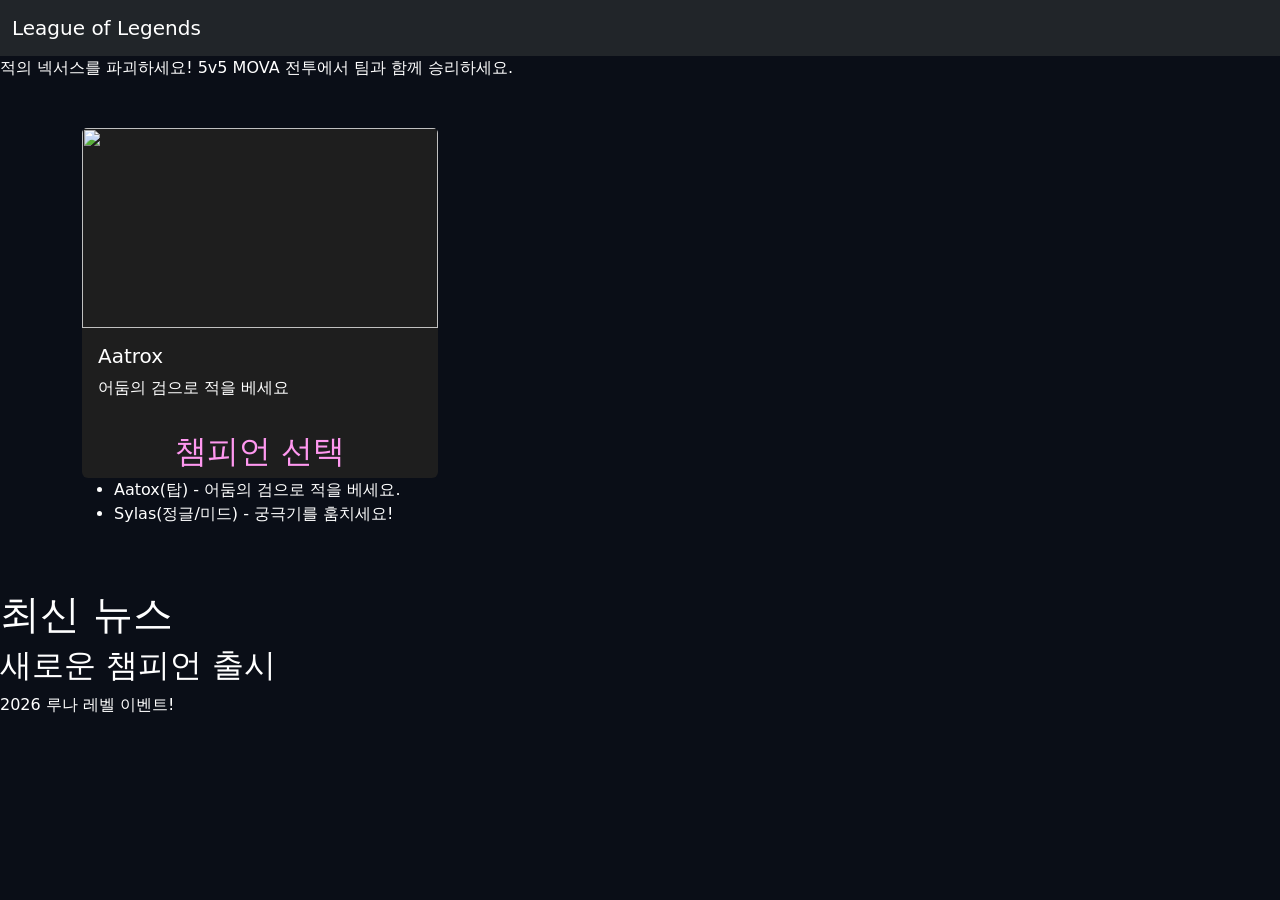
==== src/main/resources/META-INF/resources/index.html @ f5380451 "2주차 수업 내용 업로드" ====
<!DOCTYPE html>
<html lang="ko">
    <head>
        <meta charset="UTF-8">
        <link href="https://cdn.jsdelivr.net/npm/bootstrap@5.3.0/dist/css/bootstrap.min.css" rel="stylesheet">
        <style>
            body {background-color: #0a0e17; color: #fff;}
            .accent-purple {color: #ff98f0;}
            .card {background-color: #1e1e1e; border:none; color:white;}
            .btn-primary {background-color: #a020f0; border: none;}
            /* 4단계 : 애니메이션 및 시각 효과 주기 */
            .card {transition: transform 0.3s, box-shadow 0.3s;}
            .card:hover {transform: scale(1.05);/* 마우스를 올리면 커짐 */
            box-shadow: 0 10px 20px rgba(188, 255, 32, 0.5); /* 보라색 광원 효과 */}
            .card-img-top {height: 200px; object-fit: cover; /* 이미지가 찌그러지지 않게 채움*/}
        </style>
    </head>
    <body>
        <nav class="navbar navbar-expand-lg navbar-dark bg-dark">
            <div class="container-fluid"><a class="navbar-brand">League of Legends</a></div>
        </nav>
            <p>적의 넥서스를 파괴하세요! 5v5 MOVA 전투에서 팀과 함께 승리하세요.</p>
    
    <div class="container my-5">
        <div class="row">
            <div class="col-md-4">
                <div class="card">
                    <img src="https://ddragon.leagueoflegends.com/cdn/15.24.1/img/champion/Aatrox.png" class="card-img-top">
                    <div class="card-body">
                        <h5>Aatrox</h5>
                        <p>어둠의 검으로 적을 베세요</p>
                    </div>
                    <h2 class="text-center accent-purple">챔피언 선택</h2>
                </div>
                <ul>
                    <li>Aatox(탑) - 어둠의 검으로 적을 베세요.</li>
                    <li>Sylas(정글/미드) - 궁극기를 훔치세요!</li>
                </ul>
            </div>
        </div>
    </div>
    <h1>최신 뉴스</h1>
    <h2>새로운 챔피언 출시</h2>
    <p>2026  루나 레벨 이벤트!</p>
    </body>
</html>
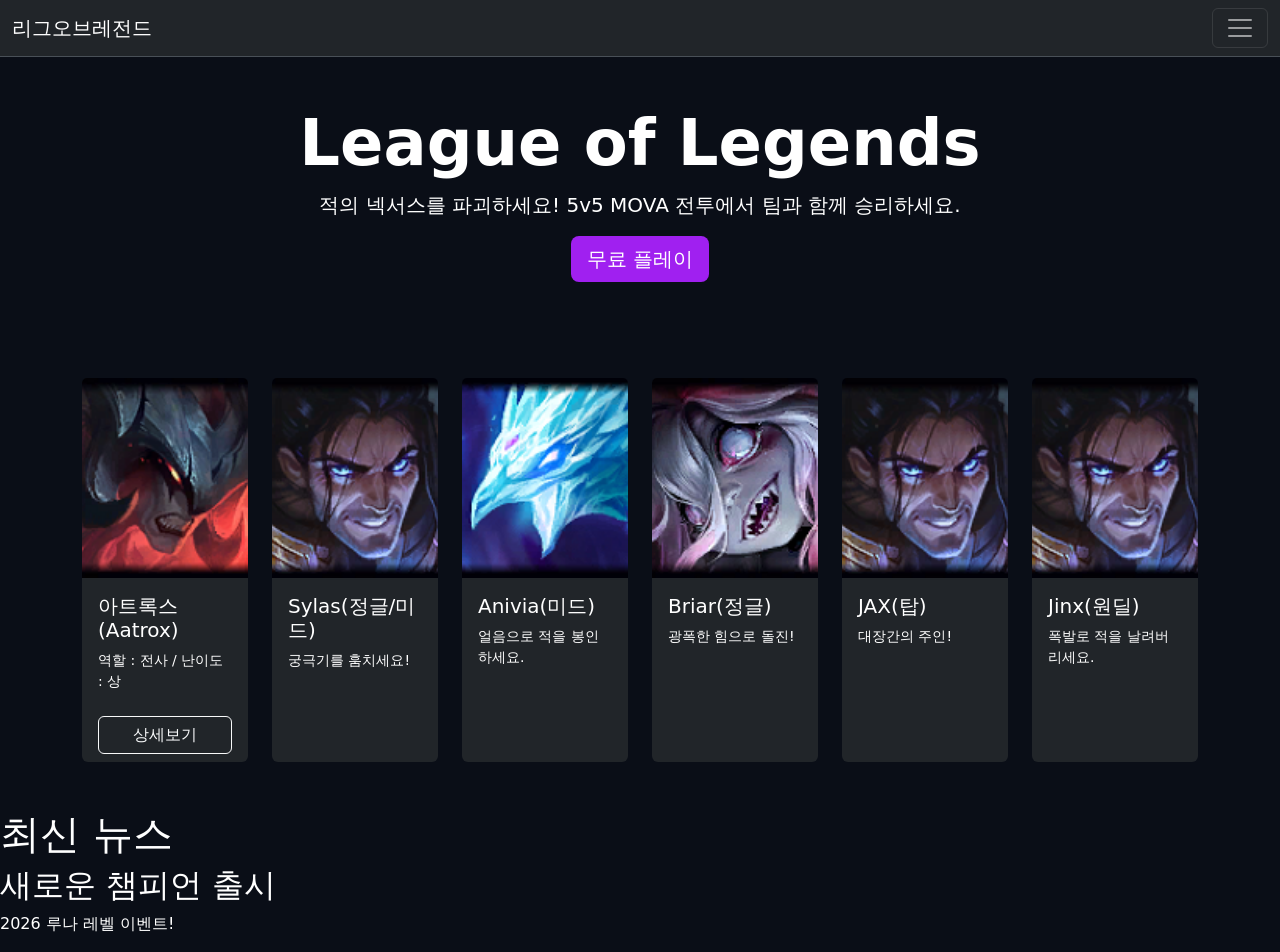
==== commit 59e770d5: "4주차 수업 내용 업로드" ====
--- a/src/main/resources/META-INF/resources/index.html
+++ b/src/main/resources/META-INF/resources/index.html
@@ -2,7 +2,12 @@
 <html lang="ko">
     <head>
         <meta charset="UTF-8">
-        <link href="https://cdn.jsdelivr.net/npm/bootstrap@5.3.0/dist/css/bootstrap.min.css" rel="stylesheet">
+        <meta name="viewport" content="width=device-width", initial-scale="1.0">
+        <title>league of legends - 메인 페이지 </title>
+        <!-- Bootstrap 5 CDN -->
+        <link href="https://cdn.jsdelivr.net/npm/bootstrap@5.3.8/dist/css/bootstrap.min.css" rel="stylesheet" integrity="sha384-sRIl4kxILFvY47J16cr9ZwB07vP4J8+LH7qKQnuqkuIAvNWLzeN8tE5YBujZqJLB" crossorigin="anonymous">
+        <script src="https://cdn.jsdelivr.net/npm/bootstrap@5.3.8/dist/js/bootstrap.bundle.min.js" integrity="sha384-FKyoEForCGlyvwx9Hj09JcYn3nv7wiPVlz7YYwJrWVcXK/BmnVDxM+D2scQbITxI" crossorigin="anonymous"></script>
+        <!-- (lol 테마 + 챔피언 호버 효과) -->
         <style>
             body {background-color: #0a0e17; color: #fff;}
             .accent-purple {color: #ff98f0;}
@@ -16,27 +21,116 @@
         </style>
     </head>
     <body>
-        <nav class="navbar navbar-expand-lg navbar-dark bg-dark">
-            <div class="container-fluid"><a class="navbar-brand">League of Legends</a></div>
-        </nav>
-            <p>적의 넥서스를 파괴하세요! 5v5 MOVA 전투에서 팀과 함께 승리하세요.</p>
-    
-    <div class="container my-5">
-        <div class="row">
-            <div class="col-md-4">
-                <div class="card">
-                    <img src="https://ddragon.leagueoflegends.com/cdn/15.24.1/img/champion/Aatrox.png" class="card-img-top">
-                    <div class="card-body">
-                        <h5>Aatrox</h5>
-                        <p>어둠의 검으로 적을 베세요</p>
-                    </div>
-                    <h2 class="text-center accent-purple">챔피언 선택</h2>
-                </div>
-                <ul>
-                    <li>Aatox(탑) - 어둠의 검으로 적을 베세요.</li>
-                    <li>Sylas(정글/미드) - 궁극기를 훔치세요!</li>
+        <!-- 헤더 Navbar-->
+        <nav class="navbar bg-dark border-bottom border-body" data-bs-theme="dark">
+        <div class="container-fluid">
+            <a class="navbar-brand" href="#">리그오브레전드</a>
+            <button class="navbar-toggler" type="button" data-bs-toggle="collapse" data-bs-target="#navbarNavDropdown" aria-controls="navbarNavDropdown" aria-expanded="false" aria-label="Toggle navigation">
+                <span class="navbar-toggler-icon"></span>
+            </button>
+            <div class="collapse navbar-collapse" id="navbarNavDropdown">
+                <ul class="navbar-nav">
+                    <li class="nav-item">
+                        <a class="nav-link" href="#">뉴스</a>
+                    </li>
+                    <li class="nav-item">
+                        <a class="nav-link" href="#">챔피언</a>
+                    </li>
+                    <li class="nav-item">
+                        <a class="nav-link" href="https://download.kr.riotgames.com/league">다운로드</a>
+                    </li>
+                    <li class="nav-item">
+                        <a class="nav-link" href="#">로그인</a>
+                    </li>
+                    <li class="nav-item dropdown">
+                        <a class="nav-link dropdown-toggle" href="#" role="button" data-bs-toggle="dropdown" aria-expanded="false">외부 웹사이트</a>
+                    <ul class="dropdown-menu">
+                        <li><a class="dropdown-item" href="https://www.leagueoflegends.com/ko-kr/" target="_blank">LOL 공식 웹사이트</a></li>
+                        <li><a class="dropdown-item" href="#">E sports</a></li>
+                        <li><a class="dropdown-item" href="#">알아보기</a></li>
+                    </ul>
+                    </li>
                 </ul>
             </div>
+        </div>
+        </nav>
+        <!-- 히어로 배너 (Hero Banner)-->
+        <section class="hero d-flex align-items-center justify-content-center text-center py-5">
+            <div class="container">
+                <h1 class="display-3 fw-bold">League of Legends</h1>
+                <p class="lead">적의 넥서스를 파괴하세요! 5v5 MOVA 전투에서 팀과 함께 승리하세요.</p>
+                <a href="#" class="btn btn-primary btn-lg">무료 플레이</a>
+            </div>
+        </section>
+
+    <div class="container my-5">
+        <div class="row row-cols-auto g-4">
+        <!--Aatrox-->
+        <div class="col-md-6 col-lg-4 col-xl-2">
+                <div class="card bg-dark text-pupple border-secondary h-100">
+                    <img src="images/Aatrox.png" class="card-img-top" alt="아트록스">
+                    <div class="card-body">
+                    <h5 class="card-title">아트록스(Aatrox)</h5>
+                        <p class="card-text small">역할 : 전사 / 난이도  : 상</p>
+                    </div>
+                    <div class="card-footer bg-transparent border-0">
+                        <button class="btn btn-outline-light w-100"
+                            data-bs-toggle="modal"
+                            data-bs-target="#modalAatrox"
+                            data-champ="Aatrox">상세보기</button>
+                    </div>
+                </div>
+        </div>
+        <!--Sylas-->
+        <div class="col-md-6 col-lg-4 col-xl-2">
+            <div class="card bg-dark text-pupple border-secondary h-100">
+                <img src="images/Sylas.png" class="card-img-top" alt="사일러스">
+                <div class="card-body">
+                <h5 class="card-title">Sylas(정글/미드)</h5>
+                    <p class="card-text small">궁극기를  훔치세요!</p>
+                </div>
+            </div>
+        </div>
+        <!--Anivia-->
+        <div class="col-md-6 col-lg-4 col-xl-2">
+            <div class="card bg-dark text-pupple border-secondary h-100">
+                <img src="images/Anivia.png" class="card-img-top" alt="애니비아">
+                <div class="card-body">
+                <h5 class="card-title">Anivia(미드)</h5>
+                    <p class="card-text small">얼음으로 적을 봉인하세요.</p>
+                </div>
+            </div>
+        </div>
+        <!--Briar-->
+        <div class="col-md-6 col-lg-4 col-xl-2">
+            <div class="card bg-dark text-pupple border-secondary h-100">
+                <img src="images/Briar.png" class="card-img-top" alt="브리얼">
+                <div class="card-body">
+                <h5 class="card-title">Briar(정글)</h5>
+                    <p class="card-text small">광폭한 힘으로 돌진!</p>
+                </div>
+            </div>
+        </div>
+        <!--jax-->
+        <div class="col-md-6 col-lg-4 col-xl-2">
+            <div class="card bg-dark text-pupple border-secondary h-100">
+                <img src="images/Sylas.png" class="card-img-top" alt="잭스">
+                <div class="card-body">
+                <h5 class="card-title">JAX(탑)</h5>
+                    <p class="card-text small">대장간의 주인!</p>
+                </div>
+            </div>
+        </div>
+        <!--Jinx-->
+        <div class="col-md-6 col-lg-4 col-xl-2">
+            <div class="card bg-dark text-pupple border-secondary h-100">
+                <img src="images/Sylas.png" class="card-img-top" alt="진스">
+                <div class="card-body">
+                <h5 class="card-title">Jinx(원딜)</h5>
+                    <p class="card-text small">폭발로 적을 날려버리세요.</p>
+                </div>
+            </div>
+        </div>
         </div>
     </div>
     <h1>최신 뉴스</h1>
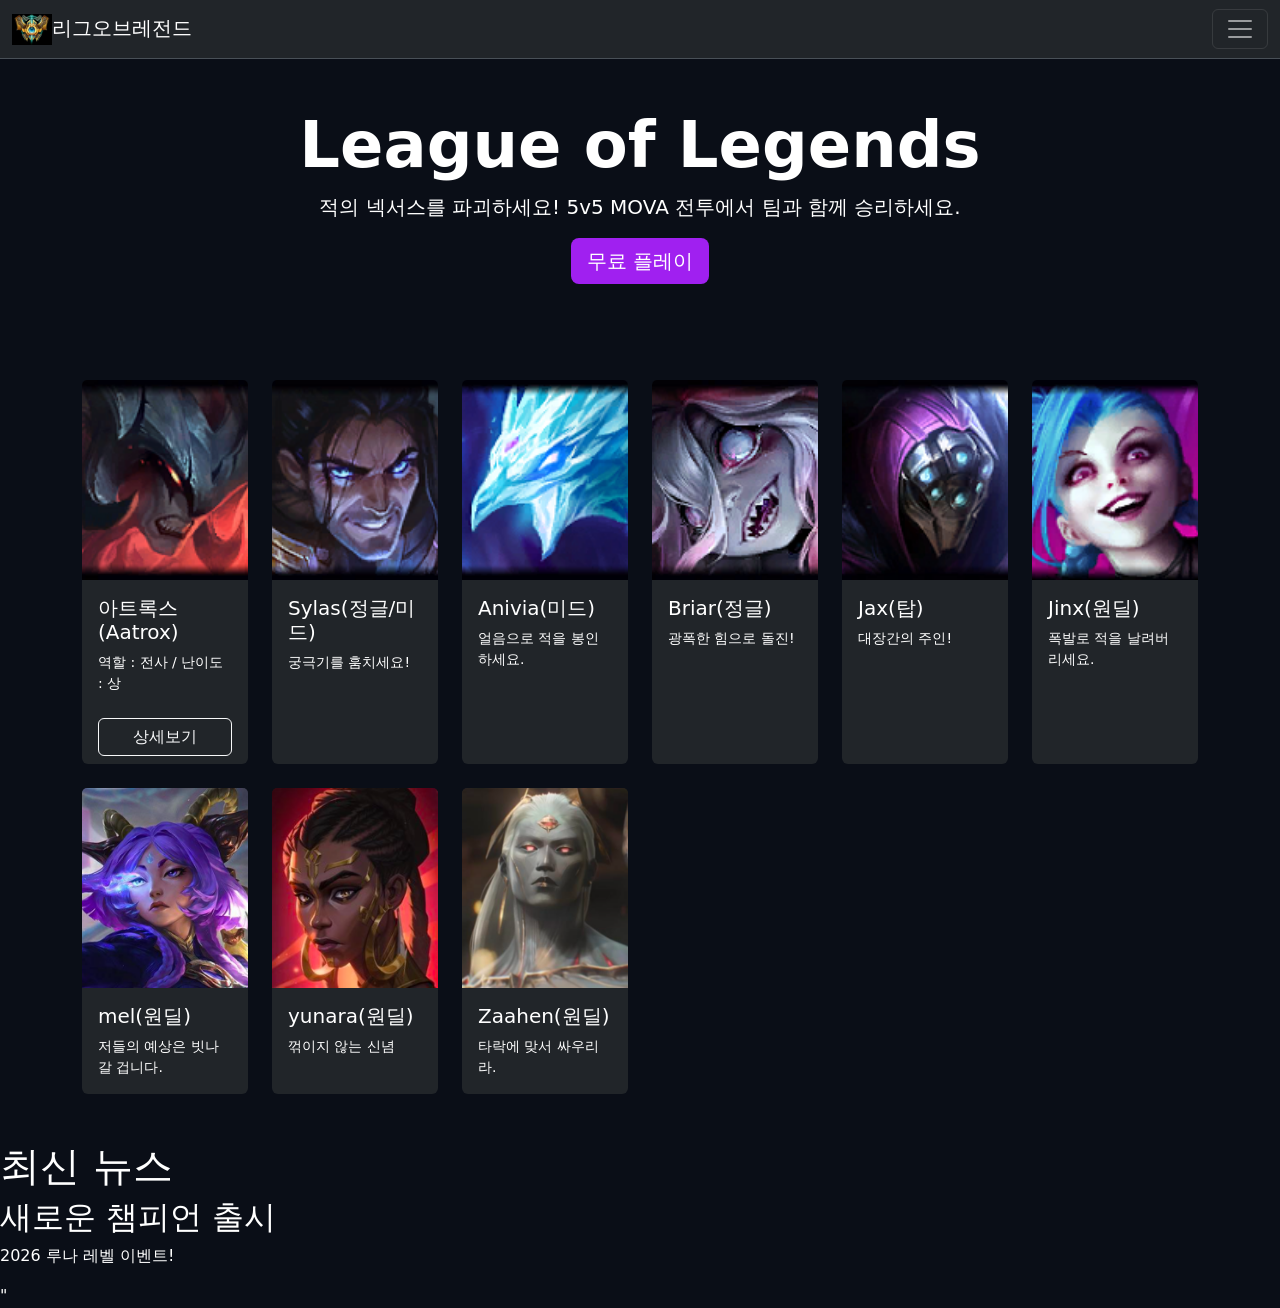
==== commit e90b7a48: "6주차 수업 내용 업로드" ====
--- a/src/main/resources/META-INF/resources/index.html
+++ b/src/main/resources/META-INF/resources/index.html
@@ -6,17 +6,23 @@
         <title>league of legends - 메인 페이지 </title>
         <!-- Bootstrap 5 CDN -->
         <link href="https://cdn.jsdelivr.net/npm/bootstrap@5.3.8/dist/css/bootstrap.min.css" rel="stylesheet" integrity="sha384-sRIl4kxILFvY47J16cr9ZwB07vP4J8+LH7qKQnuqkuIAvNWLzeN8tE5YBujZqJLB" crossorigin="anonymous">
-        <script src="https://cdn.jsdelivr.net/npm/bootstrap@5.3.8/dist/js/bootstrap.bundle.min.js" integrity="sha384-FKyoEForCGlyvwx9Hj09JcYn3nv7wiPVlz7YYwJrWVcXK/BmnVDxM+D2scQbITxI" crossorigin="anonymous"></script>
+        <script src="js/bootstrap.bundle.min" integrity="sha384-FKyoEForCGlyvwx9Hj09JcYn3nv7wiPVlz7YYwJrWVcXK/BmnVDxM+D2scQbITxI" crossorigin="anonymous"></script>
+        <script src="js/test.js"></script>
+        <script>
+            window.onload = function() {
+                alert("메인 페이지 로딩 완료");
+                }
+        </script>
         <!-- (lol 테마 + 챔피언 호버 효과) -->
         <style>
             body {background-color: #0a0e17; color: #fff;}
-            .accent-purple {color: #ff98f0;}
+            .accent-purple {color: #1affd5;}
             .card {background-color: #1e1e1e; border:none; color:white;}
             .btn-primary {background-color: #a020f0; border: none;}
             /* 4단계 : 애니메이션 및 시각 효과 주기 */
             .card {transition: transform 0.3s, box-shadow 0.3s;}
             .card:hover {transform: scale(1.05);/* 마우스를 올리면 커짐 */
-            box-shadow: 0 10px 20px rgba(188, 255, 32, 0.5); /* 보라색 광원 효과 */}
+            box-shadow: 0 10px 20px rgba(242, 255, 0, 0.734); /* 보라색 광원 효과 */}
             .card-img-top {height: 200px; object-fit: cover; /* 이미지가 찌그러지지 않게 채움*/}
         </style>
     </head>
@@ -24,12 +30,12 @@
         <!-- 헤더 Navbar-->
         <nav class="navbar bg-dark border-bottom border-body" data-bs-theme="dark">
         <div class="container-fluid">
-            <a class="navbar-brand" href="#">리그오브레전드</a>
+            <a class="navbar-brand" href="#"><img src="images/lol_logo.jpeg" alt="LOL로고" width="40">리그오브레전드</a>
             <button class="navbar-toggler" type="button" data-bs-toggle="collapse" data-bs-target="#navbarNavDropdown" aria-controls="navbarNavDropdown" aria-expanded="false" aria-label="Toggle navigation">
                 <span class="navbar-toggler-icon"></span>
             </button>
-            <div class="collapse navbar-collapse" id="navbarNavDropdown">
-                <ul class="navbar-nav">
+            <div class="collapse navbar-collapse justify-content-center" id="navbarNavDropdown">
+                <ul class="navbar-nav mx-auto">
                     <li class="nav-item">
                         <a class="nav-link" href="#">뉴스</a>
                     </li>
@@ -37,7 +43,7 @@
                         <a class="nav-link" href="#">챔피언</a>
                     </li>
                     <li class="nav-item">
-                        <a class="nav-link" href="https://download.kr.riotgames.com/league">다운로드</a>
+                        <a class="nav-link" href="main_page_sub/download.html">다운로드</a>
                     </li>
                     <li class="nav-item">
                         <a class="nav-link" href="#">로그인</a>
@@ -51,6 +57,10 @@
                     </ul>
                     </li>
                 </ul>
+                <form class="d-flex" id="searchForm">
+                    <input class="form-control me-2" type="search" placeholder="챔피언, 뉴스 검색 ..." aria-label="Search" id="searchInput">
+                    <button class="btn btn-outline-success" type="submit">검색하기</button>
+                </form>
             </div>
         </div>
         </nav>
@@ -59,7 +69,8 @@
             <div class="container">
                 <h1 class="display-3 fw-bold">League of Legends</h1>
                 <p class="lead">적의 넥서스를 파괴하세요! 5v5 MOVA 전투에서 팀과 함께 승리하세요.</p>
-                <a href="#" class="btn btn-primary btn-lg">무료 플레이</a>
+                <!--<a href="#" class="btn btn-primary btn-lg">무료 플레이</a>-->
+                <a href="#" class="btn btn-primary btn-lg" onclick="alert('즐거운 플레이 되세요!')">무료 플레이</a>
             </div>
         </section>
 
@@ -114,9 +125,9 @@
         <!--jax-->
         <div class="col-md-6 col-lg-4 col-xl-2">
             <div class="card bg-dark text-pupple border-secondary h-100">
-                <img src="images/Sylas.png" class="card-img-top" alt="잭스">
-                <div class="card-body">
-                <h5 class="card-title">JAX(탑)</h5>
+                <img src="images/Jax.png" class="card-img-top" alt="잭스">
+                <div class="card-body">
+                <h5 class="card-title">Jax(탑)</h5>
                     <p class="card-text small">대장간의 주인!</p>
                 </div>
             </div>
@@ -124,10 +135,40 @@
         <!--Jinx-->
         <div class="col-md-6 col-lg-4 col-xl-2">
             <div class="card bg-dark text-pupple border-secondary h-100">
-                <img src="images/Sylas.png" class="card-img-top" alt="진스">
+                <img src="images/Jinx.png" class="card-img-top" alt="진스">
                 <div class="card-body">
                 <h5 class="card-title">Jinx(원딜)</h5>
                     <p class="card-text small">폭발로 적을 날려버리세요.</p>
+                </div>
+            </div>
+        </div>
+        <!--mel-->
+        <div class="col-md-6 col-lg-4 col-xl-2">
+            <div class="card bg-dark text-pupple border-secondary h-100">
+                <img src="images/mel.png" class="card-img-top" alt="멜">
+                <div class="card-body">
+                <h5 class="card-title">mel(원딜)</h5>
+                    <p class="card-text small">저들의 예상은 빗나갈 겁니다.</p>
+                </div>
+            </div>
+        </div>
+        <!--yunara-->
+        <div class="col-md-6 col-lg-4 col-xl-2">
+            <div class="card bg-dark text-pupple border-secondary h-100">
+                <img src="images/yunara.png" class="card-img-top" alt="유나라">
+                <div class="card-body">
+                <h5 class="card-title">yunara(원딜)</h5>
+                    <p class="card-text small">꺾이지 않는 신념</p>
+                </div>
+            </div>
+        </div>
+        <!--Zaahen-->
+        <div class="col-md-6 col-lg-4 col-xl-2">
+            <div class="card bg-dark text-pupple border-secondary h-100">
+                <img src="images/Zaahen.png" class="card-img-top" alt="자르헨">
+                <div class="card-body">
+                <h5 class="card-title">Zaahen(원딜)</h5>
+                    <p class="card-text small">타락에 맞서 싸우리라.</p>
                 </div>
             </div>
         </div>
@@ -136,5 +177,31 @@
     <h1>최신 뉴스</h1>
     <h2>새로운 챔피언 출시</h2>
     <p>2026  루나 레벨 이벤트!</p>
+
+    <!-- 모달 (iframe으로 Aatrox.html 불러오기) -->
+    <div class="modal fade" id="modalAatrox" tabindex="-1" aria-labelledby="modalAatroxLabel" aria-hidden="true">
+    <div class="modal-dialog modal-xl modal-dialog-centered modal-dialog-scrollable">
+        <div class="modal-content bg-dark text-white border-secondary">
+    <!-- 헤더-->
+    <div class="modal-header border-secondary">
+        <h5 class="modal-title" id="modalAatroxLabel">아트록스 (Aatrox) 상세 정보</h5>
+        <button type="button" class="btn-close btn-close-white" data-bs-dismiss="modal" aria-label="Close"></button>
+    </div>
+    <!-- 바디: iframe으로 내용 채움-->
+    <div class="modal-body p-0" style="height: 65vh; background: #0a0e17;">
+    <iframe src="modals/Aatrox.html"
+        frameborder="0"
+        style="width: 100%; height: 100%; border: none;"
+        allowfullscreen>
+    </iframe>
+    </div>
+    <!-- 푸터-->
+    <div class="modal-footer border-secondary">
+        <button type="button" class="btn btn-outline-light" data-bs-dismiss="modal">닫기</button>
+    </div>
+    </div>
+</div>
+</div>
+    <script src="js/search.js"></script>"
     </body>
 </html>
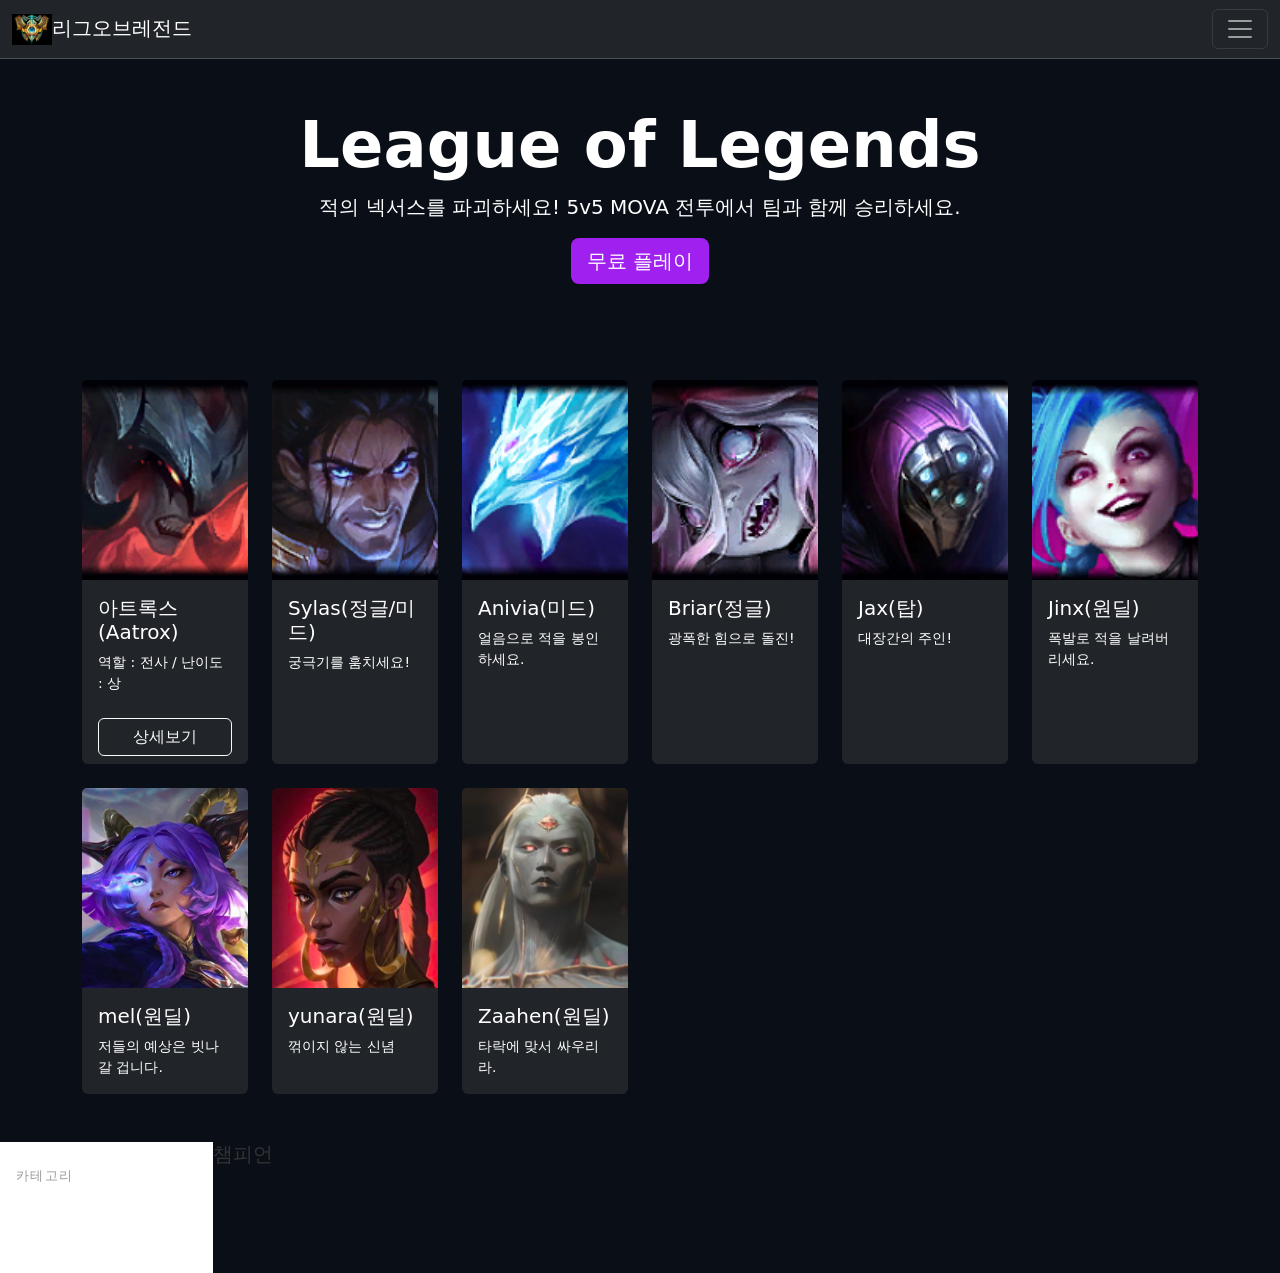
==== commit 9a3c29b5: "7주차 수업 내용 업로드" ====
--- a/src/main/resources/META-INF/resources/index.html
+++ b/src/main/resources/META-INF/resources/index.html
@@ -7,24 +7,14 @@
         <!-- Bootstrap 5 CDN -->
         <link href="https://cdn.jsdelivr.net/npm/bootstrap@5.3.8/dist/css/bootstrap.min.css" rel="stylesheet" integrity="sha384-sRIl4kxILFvY47J16cr9ZwB07vP4J8+LH7qKQnuqkuIAvNWLzeN8tE5YBujZqJLB" crossorigin="anonymous">
         <script src="js/bootstrap.bundle.min" integrity="sha384-FKyoEForCGlyvwx9Hj09JcYn3nv7wiPVlz7YYwJrWVcXK/BmnVDxM+D2scQbITxI" crossorigin="anonymous"></script>
-        <script src="js/test.js"></script>
+        <!-- <script src="js/test.js"></script> -->
+        <link rel ="stylesheet" href="css/main.css">
         <script>
             window.onload = function() {
                 alert("메인 페이지 로딩 완료");
                 }
         </script>
         <!-- (lol 테마 + 챔피언 호버 효과) -->
-        <style>
-            body {background-color: #0a0e17; color: #fff;}
-            .accent-purple {color: #1affd5;}
-            .card {background-color: #1e1e1e; border:none; color:white;}
-            .btn-primary {background-color: #a020f0; border: none;}
-            /* 4단계 : 애니메이션 및 시각 효과 주기 */
-            .card {transition: transform 0.3s, box-shadow 0.3s;}
-            .card:hover {transform: scale(1.05);/* 마우스를 올리면 커짐 */
-            box-shadow: 0 10px 20px rgba(242, 255, 0, 0.734); /* 보라색 광원 효과 */}
-            .card-img-top {height: 200px; object-fit: cover; /* 이미지가 찌그러지지 않게 채움*/}
-        </style>
     </head>
     <body>
         <!-- 헤더 Navbar-->
@@ -174,10 +164,43 @@
         </div>
         </div>
     </div>
-    <h1>최신 뉴스</h1>
-    <h2>새로운 챔피언 출시</h2>
-    <p>2026  루나 레벨 이벤트!</p>
+    <section id ="searchResults">
+        <!-- 키워드 헤더 -->
+        <div class="search-keyword-header">
+            <h1 id="searchKeywordDisplay"></h1>
+        </div>
 
+        <!-- 본문 : 사이드바 + 콘텐츠 -->
+        <div class="search-body">
+            <div class="container-fluid px-0">
+                <div class="row g-0">
+                    <!-- 왼쪽 카테고리 사이드바 -->
+                    <div class="col-md-3 col-lg-2 search-sidebar bg-white py-4">
+                        <div class="px-3 mb-3" style="font-size:0.8rem; color:#999; text-transform:uppercase; letter-spacing: 0.1em;">카테고리</div>
+                            <div class="search-category-item active" onclick="switchCategory('champion', this)">
+                                챔피언 <span class="count" id="champCount">(0)</span>
+                            </div>
+                            <div class="search-category-item" onclick="swithCategory('news',this)">
+                                뉴스 <span class="count" id="newsCount">(0)</span>
+                            </div>
+                    </div>
+                    <!-- 오른쪽 콘텐츠 -->
+                    <div class="col-md-9 col-lg-10 search-content-area">
+                        <!-- 챔피언 결과 -->
+                        <div id="resultChampion">
+                            <h5 class="mb-4" style="color:#333;">챔피언</h5>
+                            <div id="championResultList"></div>
+                        </div>
+                        <!-- 뉴스 결과 -->
+                        <div id="resultNews" style="display: none;">
+                            <h5 class="mb-4" style="color:#333";>뉴스</h5>
+                            <div id="newResultList"></div>
+                        </div>
+                    </div>
+                </div>
+            </div>
+        </div>
+    </section>
     <!-- 모달 (iframe으로 Aatrox.html 불러오기) -->
     <div class="modal fade" id="modalAatrox" tabindex="-1" aria-labelledby="modalAatroxLabel" aria-hidden="true">
     <div class="modal-dialog modal-xl modal-dialog-centered modal-dialog-scrollable">
@@ -202,6 +225,6 @@
     </div>
 </div>
 </div>
-    <script src="js/search.js"></script>"
+    <script src="js/search.js"></script>
     </body>
 </html>
--- a/src/main/resources/META-INF/resources/css/main.css
+++ b/src/main/resources/META-INF/resources/css/main.css
@@ -0,0 +1,10 @@
+body {background-color: #0a0e17; color: #fff;}
+.accent-purple {color: #1affd5;}
+.card {background-color: #1e1e1e; border:none; color:white;}
+.btn-primary {background-color: #a020f0; border: none;}
+
+/* 4단계 : 애니메이션 및 시각 효과 주기 */
+.card {transition: transform 0.3s, box-shadow 0.3s;}
+.card:hover {transform: scale(1.05);/* 마우스를 올리면 커짐 */
+box-shadow: 0 10px 20px rgba(242, 255, 0, 0.734); /* 보라색 광원 효과 */}
+.card-img-top {height: 200px; object-fit: cover; /* 이미지가 찌그러지지 않게 채움*/}
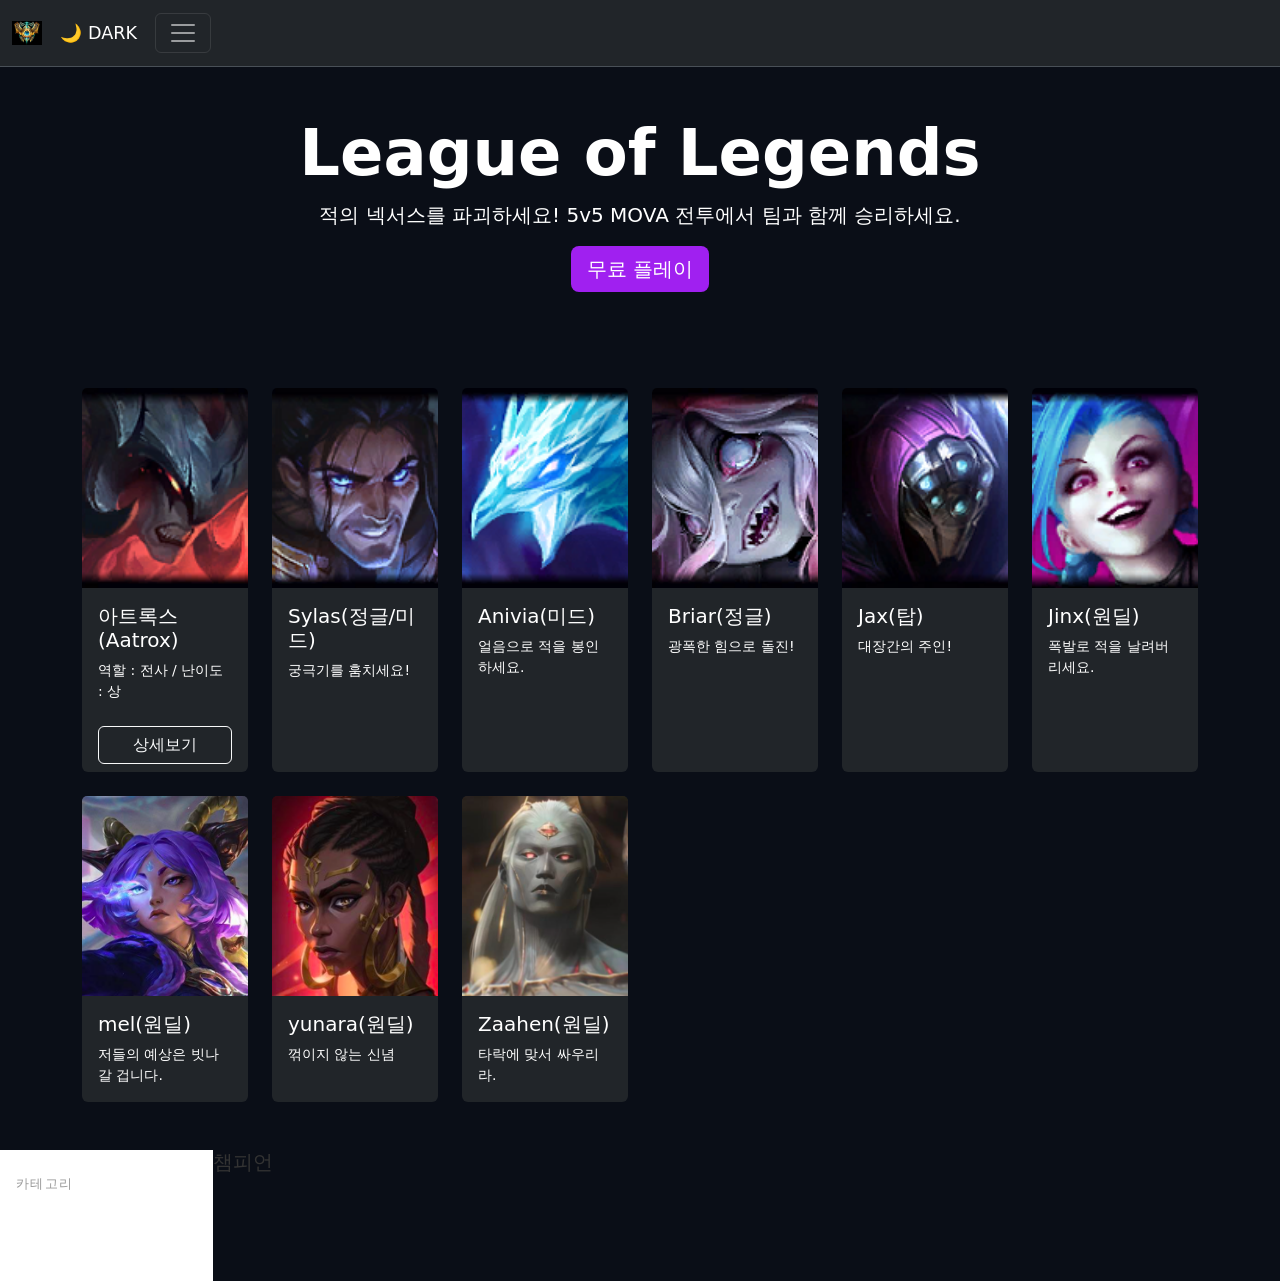
==== commit 23a1adb6: "9주차 수업 내용 업로드" ====
--- a/src/main/resources/META-INF/resources/index.html
+++ b/src/main/resources/META-INF/resources/index.html
@@ -2,12 +2,15 @@
 <html lang="ko">
     <head>
         <meta charset="UTF-8">
-        <meta name="viewport" content="width=device-width", initial-scale="1.0">
+        <meta name="viewport" content="width=device-width, initial-scale=1.0">
         <title>league of legends - 메인 페이지 </title>
         <!-- Bootstrap 5 CDN -->
         <link href="https://cdn.jsdelivr.net/npm/bootstrap@5.3.8/dist/css/bootstrap.min.css" rel="stylesheet" integrity="sha384-sRIl4kxILFvY47J16cr9ZwB07vP4J8+LH7qKQnuqkuIAvNWLzeN8tE5YBujZqJLB" crossorigin="anonymous">
-        <script src="js/bootstrap.bundle.min" integrity="sha384-FKyoEForCGlyvwx9Hj09JcYn3nv7wiPVlz7YYwJrWVcXK/BmnVDxM+D2scQbITxI" crossorigin="anonymous"></script>
+        <script src="js/bootstrap.bundle.min.js" integrity="sha384-FKyoEForCGlyvwx9Hj09JcYn3nv7wiPVlz7YYwJrWVcXK/BmnVDxM+D2scQbITxI" crossorigin="anonymous"></script>
         <!-- <script src="js/test.js"></script> -->
+        <script src="js/test2.js"></script>
+        <script src="js/toggle.js"></script>
+
         <link rel ="stylesheet" href="css/main.css">
         <script>
             window.onload = function() {
@@ -20,7 +23,12 @@
         <!-- 헤더 Navbar-->
         <nav class="navbar bg-dark border-bottom border-body" data-bs-theme="dark">
         <div class="container-fluid">
-            <a class="navbar-brand" href="#"><img src="images/lol_logo.jpeg" alt="LOL로고" width="40">리그오브레전드</a>
+            <a class="navbar-brand" href="#">
+            <img src="images/lol_logo.jpeg" alt="LOL로고" width="30" height="24">
+            <!--변경 -->
+            <button class="btn border-0" id="themeToggleBtn" onclick="toggleTheme()">
+                🌙 DARK
+            </button>
             <button class="navbar-toggler" type="button" data-bs-toggle="collapse" data-bs-target="#navbarNavDropdown" aria-controls="navbarNavDropdown" aria-expanded="false" aria-label="Toggle navigation">
                 <span class="navbar-toggler-icon"></span>
             </button>
@@ -68,7 +76,7 @@
         <div class="row row-cols-auto g-4">
         <!--Aatrox-->
         <div class="col-md-6 col-lg-4 col-xl-2">
-                <div class="card bg-dark text-pupple border-secondary h-100">
+                <div class="card bg-dark text-purple border-secondary h-100">
                     <img src="images/Aatrox.png" class="card-img-top" alt="아트록스">
                     <div class="card-body">
                     <h5 class="card-title">아트록스(Aatrox)</h5>
@@ -180,7 +188,7 @@
                             <div class="search-category-item active" onclick="switchCategory('champion', this)">
                                 챔피언 <span class="count" id="champCount">(0)</span>
                             </div>
-                            <div class="search-category-item" onclick="swithCategory('news',this)">
+                            <div class="search-category-item" onclick="switchCategory('news',this)">
                                 뉴스 <span class="count" id="newsCount">(0)</span>
                             </div>
                     </div>
--- a/src/main/resources/META-INF/resources/css/main.css
+++ b/src/main/resources/META-INF/resources/css/main.css
@@ -6,5 +6,19 @@
 /* 4단계 : 애니메이션 및 시각 효과 주기 */
 .card {transition: transform 0.3s, box-shadow 0.3s;}
 .card:hover {transform: scale(1.05);/* 마우스를 올리면 커짐 */
-box-shadow: 0 10px 20px rgba(242, 255, 0, 0.734); /* 보라색 광원 효과 */}
-.card-img-top {height: 200px; object-fit: cover; /* 이미지가 찌그러지지 않게 채움*/}+box-shadow: 0 10px 20px rgba(0, 242, 255, 0.734); /* 보라색 광원 효과 */}
+.card-img-top {height: 200px; object-fit: cover; /* 이미지가 찌그러지지 않게 채움*/}
+
+/* [추가] 테마 토글 버튼 (폰트 크기, 색상 등) */
+#themeToggleBtn { font-size: 1.1rem; color: #fff; }
+body.light-mode #themeToggleBtn { color: #212529; }
+
+/* [추가] 라이트 모드 (다양한 색상 정보) */
+body.light-mode { background-color: #f8f9fa; color: #212529; }
+body.light-mode .navbar { background-color: #e9ecef !important; }
+body.light-mode .navbar .navbar-brand,
+body.light-mode .navbar .nav-link { color: #212529 !important; }
+body.light-mode .hero { background: linear-gradient(to bottom, #dce3ea, #f8f9fa); }
+body.light-mode .card { background-color: #ffffff; color: #212529; border: 1px solid #dee2e6; }
+body.light-mode .card-title { color: #212529; }
+body.light-mode .card-text { color: #555; }
